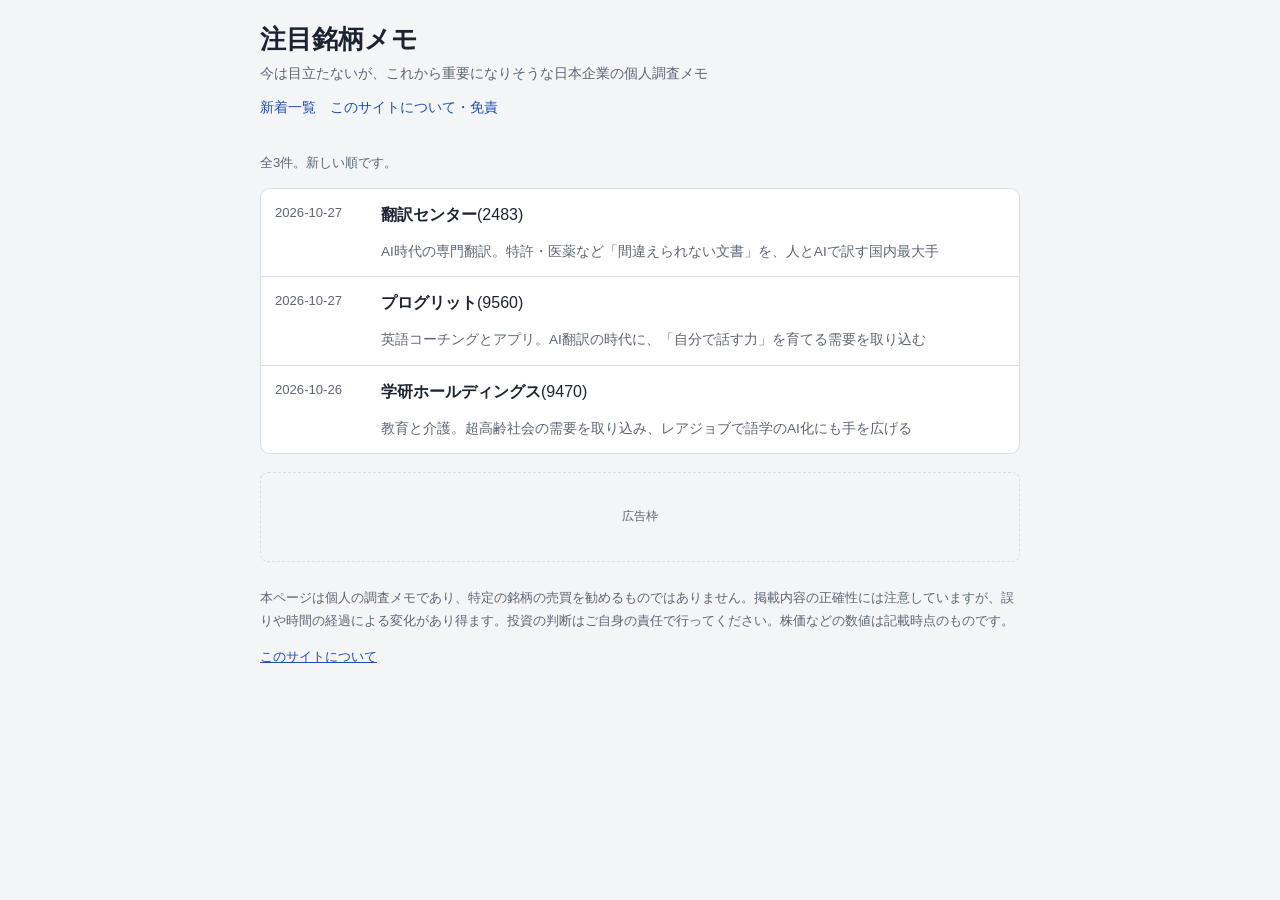
==== docs/index.html @ ca4f81ee "サイトのひな形と初回3記事を追加 Co-Authored-By: Claude Sonnet 5.5 <noreply@anthropic.com> Claude-Session: https://c" ====
<!doctype html><html lang="ja"><head><meta charset="utf-8"><meta name="viewport" content="width=device-width,initial-scale=1">
<title>注目銘柄メモ</title><meta name="description" content="今は目立たないが、これから重要になりそうな日本企業の個人調査メモ">
<link rel="stylesheet" href="style.css"></head><body><div class="wrap">
<header><h1><a href="index.html">注目銘柄メモ</a></h1><p class="tag">今は目立たないが、これから重要になりそうな日本企業の個人調査メモ</p>
<nav class="links"><a href="index.html">新着一覧</a><a href="about.html">このサイトについて・免責</a></nav></header>
<p class="note">全3件。新しい順です。</p><nav class="list"><a href="posts/20261027-2.html"><span class="d">2026-10-27</span><span><b>翻訳センター</b>(2483)</span><span class="t">AI時代の専門翻訳。特許・医薬など「間違えられない文書」を、人とAIで訳す国内最大手</span></a><a href="posts/20261027.html"><span class="d">2026-10-27</span><span><b>プログリット</b>(9560)</span><span class="t">英語コーチングとアプリ。AI翻訳の時代に、「自分で話す力」を育てる需要を取り込む</span></a><a href="posts/20261026.html"><span class="d">2026-10-26</span><span><b>学研ホールディングス</b>(9470)</span><span class="t">教育と介護。超高齢社会の需要を取り込み、レアジョブで語学のAI化にも手を広げる</span></a></nav><aside class="ad" aria-label="広告"><!-- AdSense承認後、ここに広告コードを貼る --><span>広告枠</span></aside>
<footer><p>本ページは個人の調査メモであり、特定の銘柄の売買を勧めるものではありません。掲載内容の正確性には注意していますが、誤りや時間の経過による変化があり得ます。投資の判断はご自身の責任で行ってください。株価などの数値は記載時点のものです。</p><p><a href="about.html">このサイトについて</a></p></footer></div></body></html>
---- docs/style.css ----
:root{--bg:#f4f5f7;--s:#fff;--fg:#1c2330;--mu:#5b6575;--ln:#d9dee6;--ac:#1f4fb4;--acs:#e5ecfa}
@media(prefers-color-scheme:dark){:root{--bg:#0f141c;--s:#171e29;--fg:#e6eaf1;--mu:#9aa4b5;--ln:#2a3342;--ac:#8fb0ff;--acs:#1d2a47}}
*{box-sizing:border-box}body{margin:0;background:var(--bg);color:var(--fg);font:16px/1.8 "Noto Sans JP",-apple-system,"Hiragino Sans",sans-serif;padding:0 16px 48px}
.wrap{max-width:760px;margin:0 auto}header{padding:22px 0 8px}header a{color:inherit;text-decoration:none}
h1{font-size:1.6rem;line-height:1.35;margin:0}.tag{color:var(--mu);font-size:.88rem;margin:4px 0 0}
nav.links{font-size:.85rem;margin:10px 0}nav.links a{color:var(--ac);margin-right:14px}
.list{background:var(--s);border:1px solid var(--ln);border-radius:10px;overflow:hidden}
.list a{display:grid;grid-template-columns:6rem 1fr;gap:10px;padding:12px 14px;border-top:1px solid var(--ln);color:inherit;text-decoration:none}
.list a:first-child{border-top:0}.list a:hover{background:var(--acs)}.list .d{color:var(--mu);font-size:.82rem}.list .t{color:var(--mu);font-size:.85rem;grid-column:2}
article{background:var(--s);border:1px solid var(--ln);border-radius:10px;padding:18px 16px;margin-top:12px}
article h2{font-size:1.4rem;line-height:1.4;margin:0 0 4px}article h3{font-size:1.1rem;margin:22px 0 8px;padding-top:14px;border-top:1px solid var(--ln)}
.theme{color:var(--mu);margin:0 0 12px}.concl{background:var(--acs);border-radius:8px;padding:12px 14px;margin:12px 0}
.stats{display:grid;grid-template-columns:repeat(auto-fit,minmax(7rem,1fr));gap:1px;background:var(--ln);border:1px solid var(--ln);border-radius:8px;overflow:hidden;margin:12px 0}
.stats div{background:var(--s);padding:8px 12px}.stats dt{font-size:.72rem;color:var(--mu);margin:0}.stats dd{margin:0;font-weight:700}
.scroll{overflow-x:auto}table{border-collapse:collapse;width:100%;font-size:.88rem}th,td{border-bottom:1px solid var(--ln);padding:6px 8px;text-align:left;vertical-align:top}th{color:var(--mu);white-space:nowrap}
.note,.src,.disc{font-size:.82rem;color:var(--mu)}.src a{color:var(--ac);overflow-wrap:anywhere}.disc{border-top:1px solid var(--ln);padding-top:12px;margin-top:18px}
.ad{margin:18px 0;min-height:90px;border:1px dashed var(--ln);border-radius:8px;display:flex;align-items:center;justify-content:center;color:var(--mu);font-size:.75rem}
footer{margin-top:24px;font-size:.8rem;color:var(--mu)}footer a{color:var(--ac)}
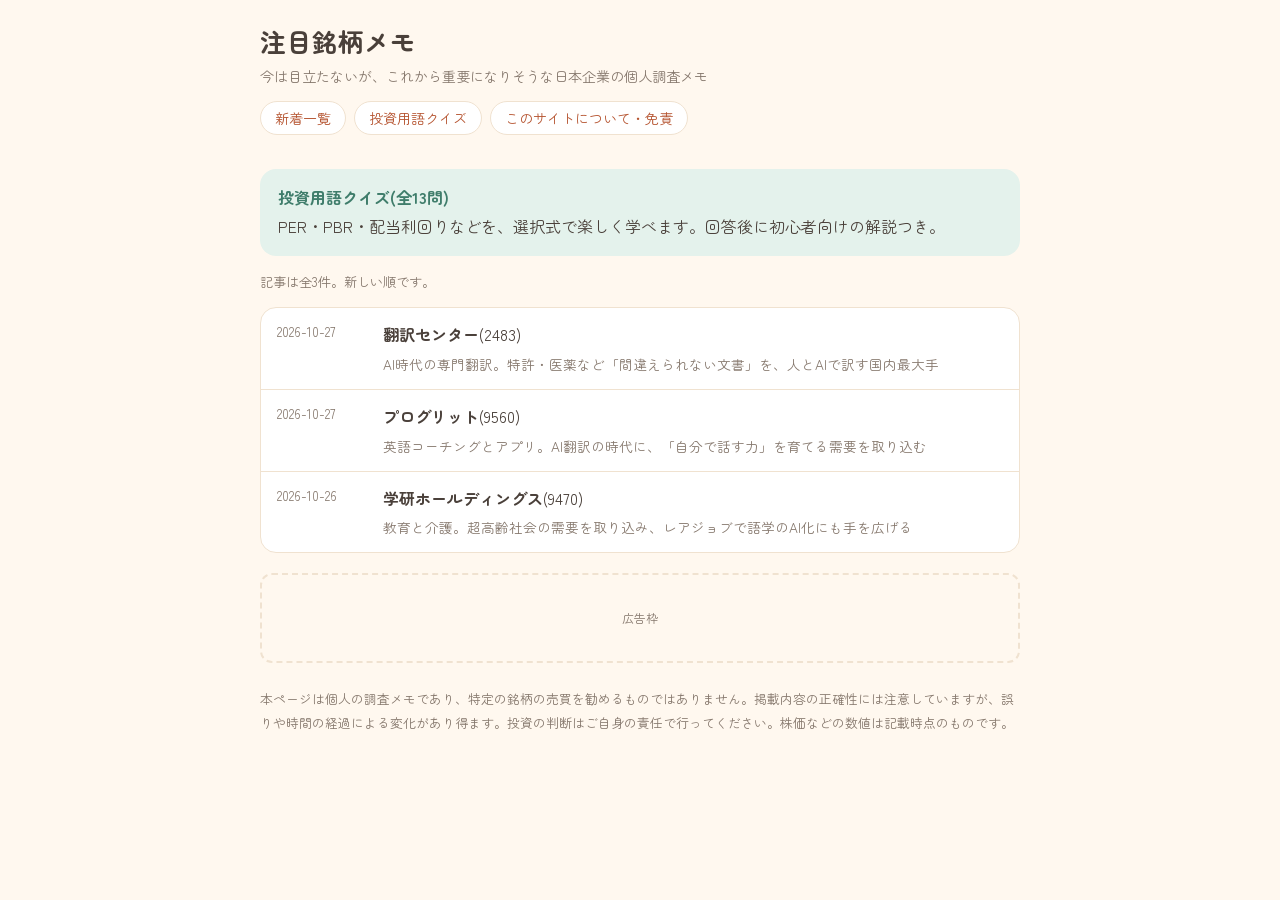
==== commit 9249b76a: "優しい配色に変更、儲けの仕組みの図解・グラフ・投資用語クイズ13問を追加 Co-Authored-By: Claude Sonnet 5.5 <noreply@anthropic.com> Claud" ====
--- a/docs/index.html
+++ b/docs/index.html
@@ -1,7 +1 @@
-<!doctype html><html lang="ja"><head><meta charset="utf-8"><meta name="viewport" content="width=device-width,initial-scale=1">
-<title>注目銘柄メモ</title><meta name="description" content="今は目立たないが、これから重要になりそうな日本企業の個人調査メモ">
-<link rel="stylesheet" href="style.css"></head><body><div class="wrap">
-<header><h1><a href="index.html">注目銘柄メモ</a></h1><p class="tag">今は目立たないが、これから重要になりそうな日本企業の個人調査メモ</p>
-<nav class="links"><a href="index.html">新着一覧</a><a href="about.html">このサイトについて・免責</a></nav></header>
-<p class="note">全3件。新しい順です。</p><nav class="list"><a href="posts/20261027-2.html"><span class="d">2026-10-27</span><span><b>翻訳センター</b>(2483)</span><span class="t">AI時代の専門翻訳。特許・医薬など「間違えられない文書」を、人とAIで訳す国内最大手</span></a><a href="posts/20261027.html"><span class="d">2026-10-27</span><span><b>プログリット</b>(9560)</span><span class="t">英語コーチングとアプリ。AI翻訳の時代に、「自分で話す力」を育てる需要を取り込む</span></a><a href="posts/20261026.html"><span class="d">2026-10-26</span><span><b>学研ホールディングス</b>(9470)</span><span class="t">教育と介護。超高齢社会の需要を取り込み、レアジョブで語学のAI化にも手を広げる</span></a></nav><aside class="ad" aria-label="広告"><!-- AdSense承認後、ここに広告コードを貼る --><span>広告枠</span></aside>
-<footer><p>本ページは個人の調査メモであり、特定の銘柄の売買を勧めるものではありません。掲載内容の正確性には注意していますが、誤りや時間の経過による変化があり得ます。投資の判断はご自身の責任で行ってください。株価などの数値は記載時点のものです。</p><p><a href="about.html">このサイトについて</a></p></footer></div></body></html>+<!doctype html><html lang="ja"><head><meta charset="utf-8"><meta name="viewport" content="width=device-width,initial-scale=1"><title>注目銘柄メモ</title><meta name="description" content="今は目立たないが、これから重要になりそうな日本企業の個人調査メモ"><link rel="preconnect" href="https://fonts.googleapis.com"><link rel="preconnect" href="https://fonts.gstatic.com" crossorigin><link rel="stylesheet" href="https://fonts.googleapis.com/css2?family=Zen+Maru+Gothic:wght@400;500;700&display=swap"><link rel="stylesheet" href="style.css"></head><body><div class="wrap"><header><h1><a href="index.html">注目銘柄メモ</a></h1><p class="tag">今は目立たないが、これから重要になりそうな日本企業の個人調査メモ</p><nav class="links"><a href="index.html">新着一覧</a><a href="quiz/index.html">投資用語クイズ</a><a href="about.html">このサイトについて・免責</a></nav></header><a class="teaser" href="quiz/index.html"><b>投資用語クイズ(全13問)</b><br>PER・PBR・配当利回りなどを、選択式で楽しく学べます。回答後に初心者向けの解説つき。</a><p class="note" style="margin-top:14px">記事は全3件。新しい順です。</p><nav class="list"><a href="posts/20261027-2.html"><span class="d">2026-10-27</span><span><b>翻訳センター</b>(2483)</span><span class="t">AI時代の専門翻訳。特許・医薬など「間違えられない文書」を、人とAIで訳す国内最大手</span></a><a href="posts/20261027.html"><span class="d">2026-10-27</span><span><b>プログリット</b>(9560)</span><span class="t">英語コーチングとアプリ。AI翻訳の時代に、「自分で話す力」を育てる需要を取り込む</span></a><a href="posts/20261026.html"><span class="d">2026-10-26</span><span><b>学研ホールディングス</b>(9470)</span><span class="t">教育と介護。超高齢社会の需要を取り込み、レアジョブで語学のAI化にも手を広げる</span></a></nav><aside class="ad" aria-label="広告"><!-- AdSense承認後、ここに広告コードを貼る --><span>広告枠</span></aside><footer><p>本ページは個人の調査メモであり、特定の銘柄の売買を勧めるものではありません。掲載内容の正確性には注意していますが、誤りや時間の経過による変化があり得ます。投資の判断はご自身の責任で行ってください。株価などの数値は記載時点のものです。</p></footer></div></body></html>
--- a/docs/style.css
+++ b/docs/style.css
@@ -1,18 +1,70 @@
-:root{--bg:#f4f5f7;--s:#fff;--fg:#1c2330;--mu:#5b6575;--ln:#d9dee6;--ac:#1f4fb4;--acs:#e5ecfa}
-@media(prefers-color-scheme:dark){:root{--bg:#0f141c;--s:#171e29;--fg:#e6eaf1;--mu:#9aa4b5;--ln:#2a3342;--ac:#8fb0ff;--acs:#1d2a47}}
-*{box-sizing:border-box}body{margin:0;background:var(--bg);color:var(--fg);font:16px/1.8 "Noto Sans JP",-apple-system,"Hiragino Sans",sans-serif;padding:0 16px 48px}
-.wrap{max-width:760px;margin:0 auto}header{padding:22px 0 8px}header a{color:inherit;text-decoration:none}
-h1{font-size:1.6rem;line-height:1.35;margin:0}.tag{color:var(--mu);font-size:.88rem;margin:4px 0 0}
-nav.links{font-size:.85rem;margin:10px 0}nav.links a{color:var(--ac);margin-right:14px}
-.list{background:var(--s);border:1px solid var(--ln);border-radius:10px;overflow:hidden}
-.list a{display:grid;grid-template-columns:6rem 1fr;gap:10px;padding:12px 14px;border-top:1px solid var(--ln);color:inherit;text-decoration:none}
-.list a:first-child{border-top:0}.list a:hover{background:var(--acs)}.list .d{color:var(--mu);font-size:.82rem}.list .t{color:var(--mu);font-size:.85rem;grid-column:2}
-article{background:var(--s);border:1px solid var(--ln);border-radius:10px;padding:18px 16px;margin-top:12px}
-article h2{font-size:1.4rem;line-height:1.4;margin:0 0 4px}article h3{font-size:1.1rem;margin:22px 0 8px;padding-top:14px;border-top:1px solid var(--ln)}
-.theme{color:var(--mu);margin:0 0 12px}.concl{background:var(--acs);border-radius:8px;padding:12px 14px;margin:12px 0}
-.stats{display:grid;grid-template-columns:repeat(auto-fit,minmax(7rem,1fr));gap:1px;background:var(--ln);border:1px solid var(--ln);border-radius:8px;overflow:hidden;margin:12px 0}
-.stats div{background:var(--s);padding:8px 12px}.stats dt{font-size:.72rem;color:var(--mu);margin:0}.stats dd{margin:0;font-weight:700}
-.scroll{overflow-x:auto}table{border-collapse:collapse;width:100%;font-size:.88rem}th,td{border-bottom:1px solid var(--ln);padding:6px 8px;text-align:left;vertical-align:top}th{color:var(--mu);white-space:nowrap}
-.note,.src,.disc{font-size:.82rem;color:var(--mu)}.src a{color:var(--ac);overflow-wrap:anywhere}.disc{border-top:1px solid var(--ln);padding-top:12px;margin-top:18px}
-.ad{margin:18px 0;min-height:90px;border:1px dashed var(--ln);border-radius:8px;display:flex;align-items:center;justify-content:center;color:var(--mu);font-size:.75rem}
-footer{margin-top:24px;font-size:.8rem;color:var(--mu)}footer a{color:var(--ac)}+
+:root{--bg:#fff8ef;--s:#ffffff;--fg:#4a403a;--mu:#85776c;--ln:#f0e2d0;--ac:#b5532f;--acs:#fde9d6;--gr:#e4f2ec;--gr2:#3f7d6b;--r:16px}
+*{box-sizing:border-box}
+body{margin:0;background:var(--bg);color:var(--fg);font:16px/1.85 "Zen Maru Gothic","Hiragino Maru Gothic ProN","Hiragino Sans","Noto Sans JP",sans-serif;padding:0 16px 48px}
+.wrap{max-width:760px;margin:0 auto}
+header{padding:24px 0 8px}header a{color:inherit;text-decoration:none}
+h1{font-size:1.6rem;line-height:1.35;margin:0;font-weight:700}
+.tag{color:var(--mu);font-size:.88rem;margin:4px 0 0}
+nav.links{font-size:.88rem;margin:12px 0;display:flex;flex-wrap:wrap;gap:8px}
+nav.links a{color:var(--ac);background:var(--s);border:1px solid var(--ln);border-radius:99px;padding:3px 14px;text-decoration:none}
+.list{background:var(--s);border:1px solid var(--ln);border-radius:var(--r);overflow:hidden}
+.list a{display:grid;grid-template-columns:6rem 1fr;gap:2px 10px;padding:12px 16px;border-top:1px solid var(--ln);color:inherit;text-decoration:none}
+.list a:first-child{border-top:0}.list a:hover{background:var(--acs)}
+.list .d{color:var(--mu);font-size:.82rem}.list .t{color:var(--mu);font-size:.85rem;grid-column:2}
+article,.card{background:var(--s);border:1px solid var(--ln);border-radius:var(--r);padding:20px 18px;margin-top:14px}
+article h2{font-size:1.4rem;line-height:1.45;margin:0 0 4px}
+article h3{font-size:1.12rem;margin:26px 0 8px;padding:6px 0 0 12px;border-left:5px solid #f3b79a}
+article h4{font-size:1rem;margin:18px 0 4px;color:var(--gr2)}
+.theme{color:var(--mu);margin:0 0 12px}
+.concl{background:var(--acs);border-radius:12px;padding:12px 16px;margin:14px 0}
+.stats{display:grid;grid-template-columns:repeat(auto-fit,minmax(7rem,1fr));gap:8px;margin:14px 0}
+.stats div{background:var(--gr);border-radius:12px;padding:8px 12px}
+.stats dt{font-size:.72rem;color:var(--gr2);margin:0}.stats dd{margin:0;font-weight:700}
+.scroll{overflow-x:auto;margin:8px 0}
+table{border-collapse:collapse;width:100%;font-size:.88rem}
+th,td{border-bottom:1px solid var(--ln);padding:6px 8px;text-align:left;vertical-align:top}
+th{color:var(--gr2);white-space:nowrap;background:#f7fbf9}
+.note,.src,.disc{font-size:.82rem;color:var(--mu)}
+.src a,footer a{color:var(--ac);overflow-wrap:anywhere}
+.disc{border-top:1px solid var(--ln);padding-top:12px;margin-top:18px}
+.ad{margin:20px 0;min-height:90px;border:2px dashed var(--ln);border-radius:12px;display:flex;align-items:center;justify-content:center;color:var(--mu);font-size:.75rem}
+footer{margin-top:24px;font-size:.8rem;color:var(--mu)}
+.flow{margin:14px 0;padding:14px;background:#fffdf9;border:1px solid var(--ln);border-radius:var(--r)}
+.flow figcaption{font-weight:700;color:var(--gr2);margin-bottom:10px}
+.steps{display:flex;flex-direction:column;align-items:stretch;gap:6px}
+.box{background:var(--gr);border-radius:14px;padding:10px 14px;flex:1 1 0;min-width:0}
+.box b{display:block;font-size:.95rem}.box span{display:block;font-size:.84rem;color:var(--fg);line-height:1.6}
+.arrow{display:flex;align-items:center;justify-content:center;gap:8px;color:var(--ac);font-size:.78rem;line-height:1.4;text-align:center}
+.arrow .ar::before{content:"\2193";font-size:1.4rem}
+.arrow em{font-style:normal;max-width:17em}
+.fnote{font-size:.82rem;color:var(--mu);margin:10px 0 0}
+@media(min-width:680px){.steps{flex-direction:row;align-items:center}.arrow{flex-direction:column;flex:0 0 6.5em}.arrow em{max-width:none}.box:nth-child(3){flex:1.5 1 0}.arrow .ar::before{content:"\2192"}}
+.charts{display:grid;grid-template-columns:repeat(auto-fit,minmax(15rem,1fr));gap:12px;margin:12px 0}
+.chart{background:#fffdf9;border:1px solid var(--ln);border-radius:var(--r);padding:10px 12px}
+.chart h5{margin:0 0 4px;font-size:.88rem;color:var(--gr2)}
+.chart svg{width:100%;height:auto;display:block}
+.legend{font-size:.78rem;color:var(--mu);display:flex;gap:12px;flex-wrap:wrap;margin-bottom:2px}
+.legend i{display:inline-block;width:.8em;height:.8em;border-radius:3px;margin-right:4px;vertical-align:-1px}
+.hbar{display:flex;flex-direction:column;gap:6px;margin-top:6px}
+.hbar .row{display:grid;grid-template-columns:10.5em 1fr 3.8em;gap:8px;align-items:center;font-size:.82rem}
+.hbar .bar{background:var(--ln);border-radius:99px;height:14px;overflow:hidden}
+.hbar .bar i{display:block;height:100%;background:#ef9a78;border-radius:99px}
+.hbar .v{text-align:right;font-variant-numeric:tabular-nums}
+.chart .cnote{font-size:.74rem;color:var(--mu);margin:4px 0 0}
+.q{font-size:1.08rem;font-weight:700;margin:6px 0 14px}
+.choices{display:flex;flex-direction:column;gap:10px}
+.choice{all:unset;box-sizing:border-box;cursor:pointer;display:flex;gap:12px;align-items:center;background:#fffdf9;border:2px solid var(--ln);border-radius:14px;padding:12px 14px;line-height:1.5}
+.choice:hover:not(:disabled){background:var(--acs);border-color:#f3b79a}
+.choice:focus-visible{outline:3px solid var(--gr2);outline-offset:2px}
+.choice .mk{flex:0 0 2em;height:2em;border-radius:50%;background:var(--acs);color:var(--ac);display:flex;align-items:center;justify-content:center;font-weight:700;font-size:.9rem}
+.choice.right{background:var(--gr);border-color:#7db5a3}.choice.right .mk{background:#7db5a3;color:#fff}
+.choice.wrong{background:#fdecea;border-color:#e8a29a}.choice.wrong .mk{background:#e8a29a;color:#fff}
+.choice:disabled:not(.right):not(.wrong){opacity:.6;cursor:default}
+.result{font-weight:700;font-size:1.1rem;margin:14px 0 4px}
+.explain{background:var(--gr);border-radius:14px;padding:6px 16px 12px;margin:10px 0}
+.explain .calc{background:#fff;border-radius:10px;padding:8px 12px;font-weight:700}
+.pager{display:flex;justify-content:space-between;gap:10px;margin-top:16px;flex-wrap:wrap}
+.pager a{color:var(--ac);background:var(--s);border:1px solid var(--ln);border-radius:99px;padding:6px 16px;text-decoration:none;font-size:.9rem}
+.teaser{display:block;margin-top:14px;padding:14px 18px;background:var(--gr);border-radius:var(--r);color:var(--fg);text-decoration:none}
+.teaser b{color:var(--gr2)}
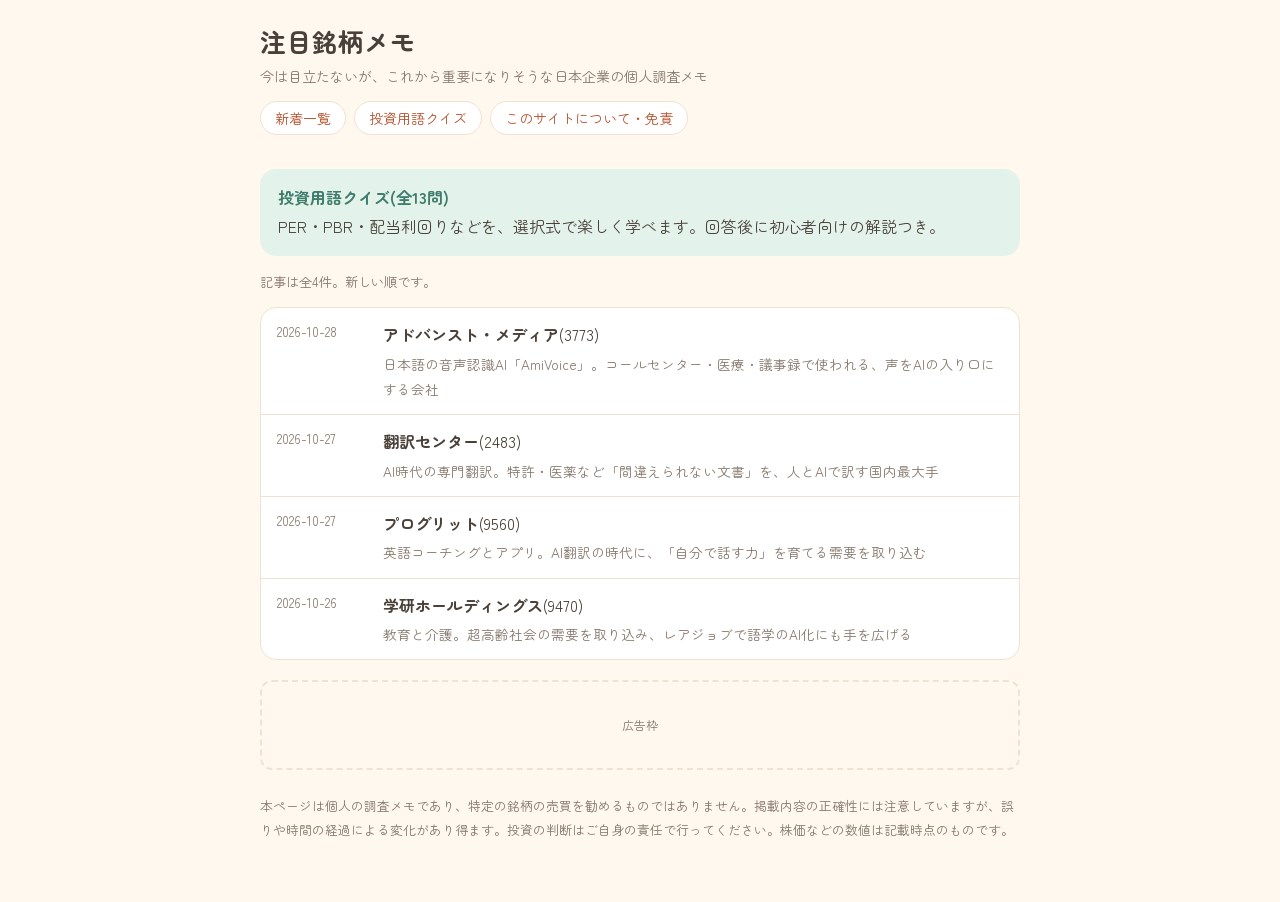
==== commit e538c8bb: "記事追加:アドバンスト・メディア(3773) Co-Authored-By: Claude Sonnet 5.5 <noreply@anthropic.com> Claude-Session: htt" ====
--- a/docs/index.html
+++ b/docs/index.html
@@ -1 +1 @@
-<!doctype html><html lang="ja"><head><meta charset="utf-8"><meta name="viewport" content="width=device-width,initial-scale=1"><title>注目銘柄メモ</title><meta name="description" content="今は目立たないが、これから重要になりそうな日本企業の個人調査メモ"><link rel="preconnect" href="https://fonts.googleapis.com"><link rel="preconnect" href="https://fonts.gstatic.com" crossorigin><link rel="stylesheet" href="https://fonts.googleapis.com/css2?family=Zen+Maru+Gothic:wght@400;500;700&display=swap"><link rel="stylesheet" href="style.css"></head><body><div class="wrap"><header><h1><a href="index.html">注目銘柄メモ</a></h1><p class="tag">今は目立たないが、これから重要になりそうな日本企業の個人調査メモ</p><nav class="links"><a href="index.html">新着一覧</a><a href="quiz/index.html">投資用語クイズ</a><a href="about.html">このサイトについて・免責</a></nav></header><a class="teaser" href="quiz/index.html"><b>投資用語クイズ(全13問)</b><br>PER・PBR・配当利回りなどを、選択式で楽しく学べます。回答後に初心者向けの解説つき。</a><p class="note" style="margin-top:14px">記事は全3件。新しい順です。</p><nav class="list"><a href="posts/20261027-2.html"><span class="d">2026-10-27</span><span><b>翻訳センター</b>(2483)</span><span class="t">AI時代の専門翻訳。特許・医薬など「間違えられない文書」を、人とAIで訳す国内最大手</span></a><a href="posts/20261027.html"><span class="d">2026-10-27</span><span><b>プログリット</b>(9560)</span><span class="t">英語コーチングとアプリ。AI翻訳の時代に、「自分で話す力」を育てる需要を取り込む</span></a><a href="posts/20261026.html"><span class="d">2026-10-26</span><span><b>学研ホールディングス</b>(9470)</span><span class="t">教育と介護。超高齢社会の需要を取り込み、レアジョブで語学のAI化にも手を広げる</span></a></nav><aside class="ad" aria-label="広告"><!-- AdSense承認後、ここに広告コードを貼る --><span>広告枠</span></aside><footer><p>本ページは個人の調査メモであり、特定の銘柄の売買を勧めるものではありません。掲載内容の正確性には注意していますが、誤りや時間の経過による変化があり得ます。投資の判断はご自身の責任で行ってください。株価などの数値は記載時点のものです。</p></footer></div></body></html>+<!doctype html><html lang="ja"><head><meta charset="utf-8"><meta name="viewport" content="width=device-width,initial-scale=1"><title>注目銘柄メモ</title><meta name="description" content="今は目立たないが、これから重要になりそうな日本企業の個人調査メモ"><link rel="preconnect" href="https://fonts.googleapis.com"><link rel="preconnect" href="https://fonts.gstatic.com" crossorigin><link rel="stylesheet" href="https://fonts.googleapis.com/css2?family=Zen+Maru+Gothic:wght@400;500;700&display=swap"><link rel="stylesheet" href="style.css"></head><body><div class="wrap"><header><h1><a href="index.html">注目銘柄メモ</a></h1><p class="tag">今は目立たないが、これから重要になりそうな日本企業の個人調査メモ</p><nav class="links"><a href="index.html">新着一覧</a><a href="quiz/index.html">投資用語クイズ</a><a href="about.html">このサイトについて・免責</a></nav></header><a class="teaser" href="quiz/index.html"><b>投資用語クイズ(全13問)</b><br>PER・PBR・配当利回りなどを、選択式で楽しく学べます。回答後に初心者向けの解説つき。</a><p class="note" style="margin-top:14px">記事は全4件。新しい順です。</p><nav class="list"><a href="posts/20261028.html"><span class="d">2026-10-28</span><span><b>アドバンスト・メディア</b>(3773)</span><span class="t">日本語の音声認識AI「AmiVoice」。コールセンター・医療・議事録で使われる、声をAIの入り口にする会社</span></a><a href="posts/20261027-2.html"><span class="d">2026-10-27</span><span><b>翻訳センター</b>(2483)</span><span class="t">AI時代の専門翻訳。特許・医薬など「間違えられない文書」を、人とAIで訳す国内最大手</span></a><a href="posts/20261027.html"><span class="d">2026-10-27</span><span><b>プログリット</b>(9560)</span><span class="t">英語コーチングとアプリ。AI翻訳の時代に、「自分で話す力」を育てる需要を取り込む</span></a><a href="posts/20261026.html"><span class="d">2026-10-26</span><span><b>学研ホールディングス</b>(9470)</span><span class="t">教育と介護。超高齢社会の需要を取り込み、レアジョブで語学のAI化にも手を広げる</span></a></nav><aside class="ad" aria-label="広告"><!-- AdSense承認後、ここに広告コードを貼る --><span>広告枠</span></aside><footer><p>本ページは個人の調査メモであり、特定の銘柄の売買を勧めるものではありません。掲載内容の正確性には注意していますが、誤りや時間の経過による変化があり得ます。投資の判断はご自身の責任で行ってください。株価などの数値は記載時点のものです。</p></footer></div></body></html>
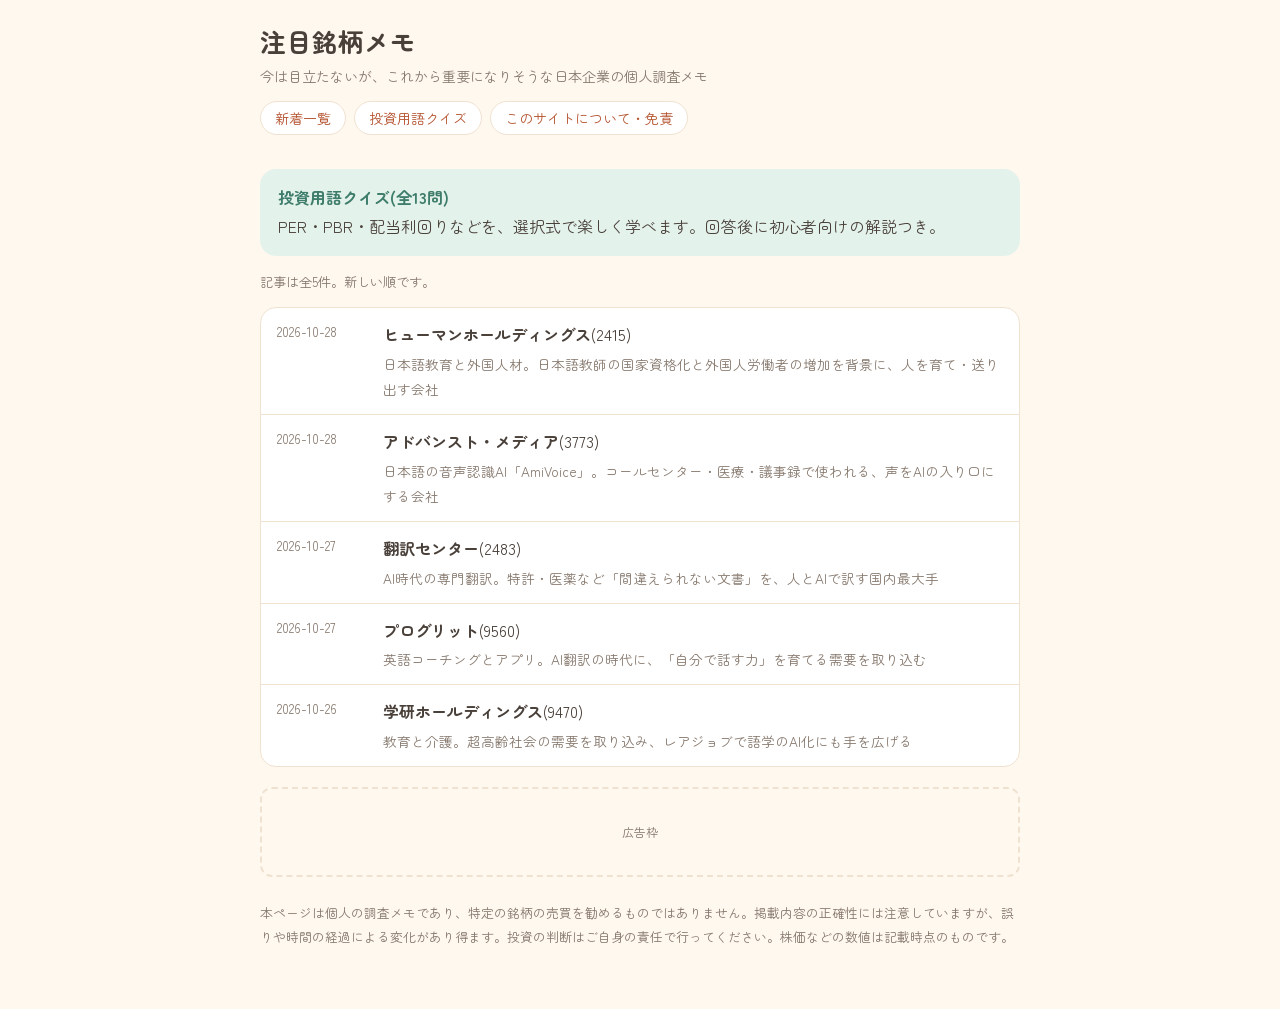
==== commit 9d24209a: "記事追加:ヒューマンホールディングス(2415) Co-Authored-By: Claude Sonnet 5.5 <noreply@anthropic.com> Claude-Session: h" ====
--- a/docs/index.html
+++ b/docs/index.html
@@ -1 +1 @@
-<!doctype html><html lang="ja"><head><meta charset="utf-8"><meta name="viewport" content="width=device-width,initial-scale=1"><title>注目銘柄メモ</title><meta name="description" content="今は目立たないが、これから重要になりそうな日本企業の個人調査メモ"><link rel="preconnect" href="https://fonts.googleapis.com"><link rel="preconnect" href="https://fonts.gstatic.com" crossorigin><link rel="stylesheet" href="https://fonts.googleapis.com/css2?family=Zen+Maru+Gothic:wght@400;500;700&display=swap"><link rel="stylesheet" href="style.css"></head><body><div class="wrap"><header><h1><a href="index.html">注目銘柄メモ</a></h1><p class="tag">今は目立たないが、これから重要になりそうな日本企業の個人調査メモ</p><nav class="links"><a href="index.html">新着一覧</a><a href="quiz/index.html">投資用語クイズ</a><a href="about.html">このサイトについて・免責</a></nav></header><a class="teaser" href="quiz/index.html"><b>投資用語クイズ(全13問)</b><br>PER・PBR・配当利回りなどを、選択式で楽しく学べます。回答後に初心者向けの解説つき。</a><p class="note" style="margin-top:14px">記事は全4件。新しい順です。</p><nav class="list"><a href="posts/20261028.html"><span class="d">2026-10-28</span><span><b>アドバンスト・メディア</b>(3773)</span><span class="t">日本語の音声認識AI「AmiVoice」。コールセンター・医療・議事録で使われる、声をAIの入り口にする会社</span></a><a href="posts/20261027-2.html"><span class="d">2026-10-27</span><span><b>翻訳センター</b>(2483)</span><span class="t">AI時代の専門翻訳。特許・医薬など「間違えられない文書」を、人とAIで訳す国内最大手</span></a><a href="posts/20261027.html"><span class="d">2026-10-27</span><span><b>プログリット</b>(9560)</span><span class="t">英語コーチングとアプリ。AI翻訳の時代に、「自分で話す力」を育てる需要を取り込む</span></a><a href="posts/20261026.html"><span class="d">2026-10-26</span><span><b>学研ホールディングス</b>(9470)</span><span class="t">教育と介護。超高齢社会の需要を取り込み、レアジョブで語学のAI化にも手を広げる</span></a></nav><aside class="ad" aria-label="広告"><!-- AdSense承認後、ここに広告コードを貼る --><span>広告枠</span></aside><footer><p>本ページは個人の調査メモであり、特定の銘柄の売買を勧めるものではありません。掲載内容の正確性には注意していますが、誤りや時間の経過による変化があり得ます。投資の判断はご自身の責任で行ってください。株価などの数値は記載時点のものです。</p></footer></div></body></html>+<!doctype html><html lang="ja"><head><meta charset="utf-8"><meta name="viewport" content="width=device-width,initial-scale=1"><title>注目銘柄メモ</title><meta name="description" content="今は目立たないが、これから重要になりそうな日本企業の個人調査メモ"><link rel="preconnect" href="https://fonts.googleapis.com"><link rel="preconnect" href="https://fonts.gstatic.com" crossorigin><link rel="stylesheet" href="https://fonts.googleapis.com/css2?family=Zen+Maru+Gothic:wght@400;500;700&display=swap"><link rel="stylesheet" href="style.css"></head><body><div class="wrap"><header><h1><a href="index.html">注目銘柄メモ</a></h1><p class="tag">今は目立たないが、これから重要になりそうな日本企業の個人調査メモ</p><nav class="links"><a href="index.html">新着一覧</a><a href="quiz/index.html">投資用語クイズ</a><a href="about.html">このサイトについて・免責</a></nav></header><a class="teaser" href="quiz/index.html"><b>投資用語クイズ(全13問)</b><br>PER・PBR・配当利回りなどを、選択式で楽しく学べます。回答後に初心者向けの解説つき。</a><p class="note" style="margin-top:14px">記事は全5件。新しい順です。</p><nav class="list"><a href="posts/20261028-2.html"><span class="d">2026-10-28</span><span><b>ヒューマンホールディングス</b>(2415)</span><span class="t">日本語教育と外国人材。日本語教師の国家資格化と外国人労働者の増加を背景に、人を育て・送り出す会社</span></a><a href="posts/20261028.html"><span class="d">2026-10-28</span><span><b>アドバンスト・メディア</b>(3773)</span><span class="t">日本語の音声認識AI「AmiVoice」。コールセンター・医療・議事録で使われる、声をAIの入り口にする会社</span></a><a href="posts/20261027-2.html"><span class="d">2026-10-27</span><span><b>翻訳センター</b>(2483)</span><span class="t">AI時代の専門翻訳。特許・医薬など「間違えられない文書」を、人とAIで訳す国内最大手</span></a><a href="posts/20261027.html"><span class="d">2026-10-27</span><span><b>プログリット</b>(9560)</span><span class="t">英語コーチングとアプリ。AI翻訳の時代に、「自分で話す力」を育てる需要を取り込む</span></a><a href="posts/20261026.html"><span class="d">2026-10-26</span><span><b>学研ホールディングス</b>(9470)</span><span class="t">教育と介護。超高齢社会の需要を取り込み、レアジョブで語学のAI化にも手を広げる</span></a></nav><aside class="ad" aria-label="広告"><!-- AdSense承認後、ここに広告コードを貼る --><span>広告枠</span></aside><footer><p>本ページは個人の調査メモであり、特定の銘柄の売買を勧めるものではありません。掲載内容の正確性には注意していますが、誤りや時間の経過による変化があり得ます。投資の判断はご自身の責任で行ってください。株価などの数値は記載時点のものです。</p></footer></div></body></html>
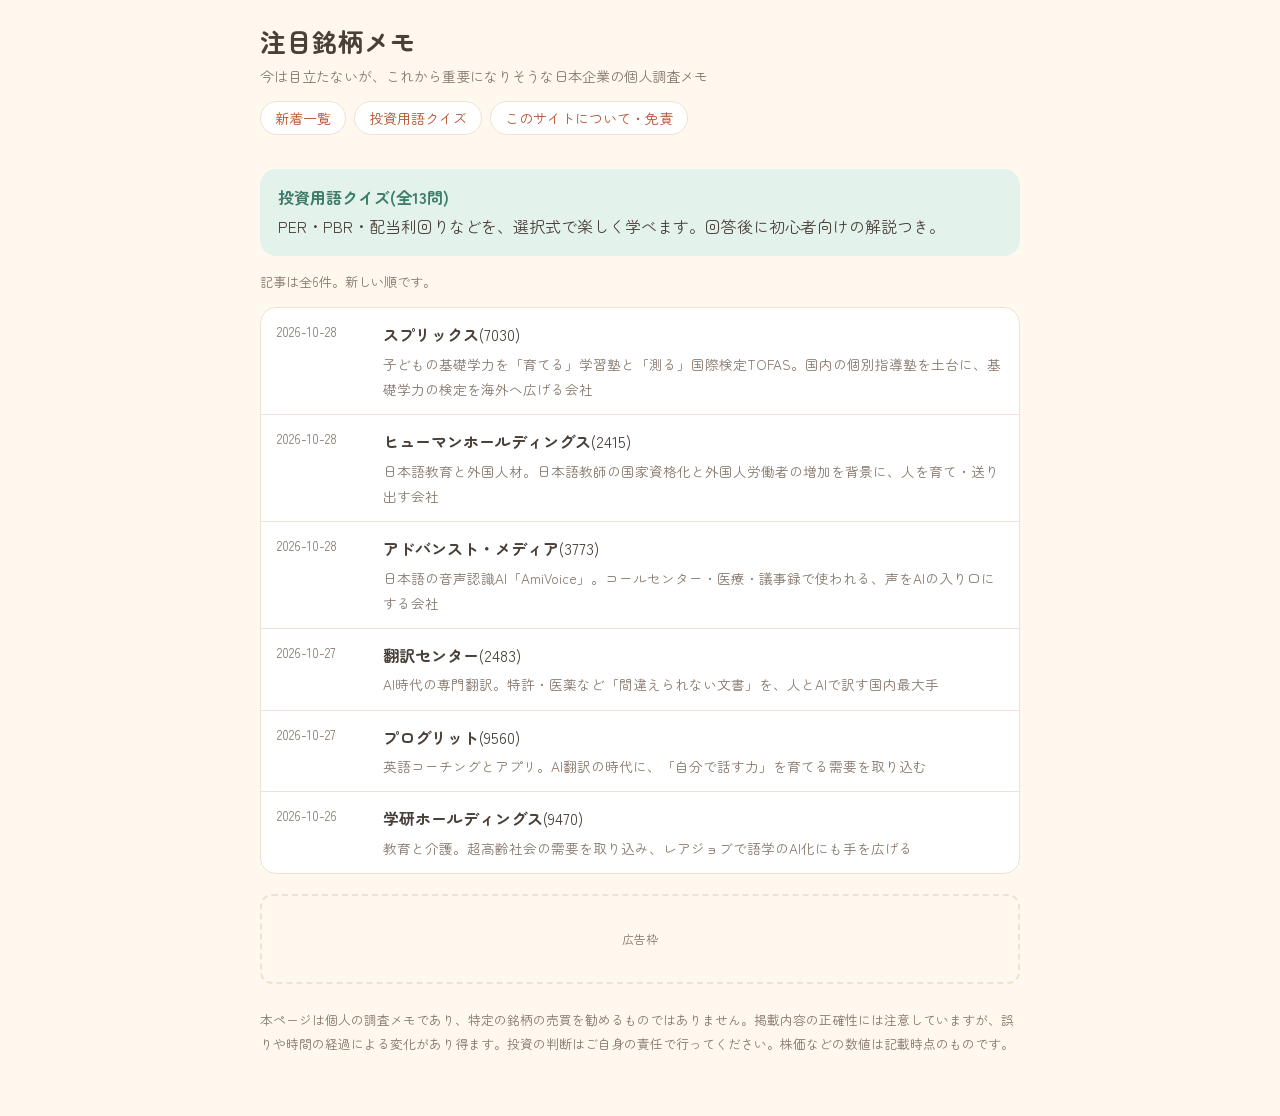
==== commit f7320a4c: "記事追加:スプリックス(7030) Co-Authored-By: Claude Sonnet 5.5 <noreply@anthropic.com> Claude-Session: https://" ====
--- a/docs/index.html
+++ b/docs/index.html
@@ -1 +1 @@
-<!doctype html><html lang="ja"><head><meta charset="utf-8"><meta name="viewport" content="width=device-width,initial-scale=1"><title>注目銘柄メモ</title><meta name="description" content="今は目立たないが、これから重要になりそうな日本企業の個人調査メモ"><link rel="preconnect" href="https://fonts.googleapis.com"><link rel="preconnect" href="https://fonts.gstatic.com" crossorigin><link rel="stylesheet" href="https://fonts.googleapis.com/css2?family=Zen+Maru+Gothic:wght@400;500;700&display=swap"><link rel="stylesheet" href="style.css"></head><body><div class="wrap"><header><h1><a href="index.html">注目銘柄メモ</a></h1><p class="tag">今は目立たないが、これから重要になりそうな日本企業の個人調査メモ</p><nav class="links"><a href="index.html">新着一覧</a><a href="quiz/index.html">投資用語クイズ</a><a href="about.html">このサイトについて・免責</a></nav></header><a class="teaser" href="quiz/index.html"><b>投資用語クイズ(全13問)</b><br>PER・PBR・配当利回りなどを、選択式で楽しく学べます。回答後に初心者向けの解説つき。</a><p class="note" style="margin-top:14px">記事は全5件。新しい順です。</p><nav class="list"><a href="posts/20261028-2.html"><span class="d">2026-10-28</span><span><b>ヒューマンホールディングス</b>(2415)</span><span class="t">日本語教育と外国人材。日本語教師の国家資格化と外国人労働者の増加を背景に、人を育て・送り出す会社</span></a><a href="posts/20261028.html"><span class="d">2026-10-28</span><span><b>アドバンスト・メディア</b>(3773)</span><span class="t">日本語の音声認識AI「AmiVoice」。コールセンター・医療・議事録で使われる、声をAIの入り口にする会社</span></a><a href="posts/20261027-2.html"><span class="d">2026-10-27</span><span><b>翻訳センター</b>(2483)</span><span class="t">AI時代の専門翻訳。特許・医薬など「間違えられない文書」を、人とAIで訳す国内最大手</span></a><a href="posts/20261027.html"><span class="d">2026-10-27</span><span><b>プログリット</b>(9560)</span><span class="t">英語コーチングとアプリ。AI翻訳の時代に、「自分で話す力」を育てる需要を取り込む</span></a><a href="posts/20261026.html"><span class="d">2026-10-26</span><span><b>学研ホールディングス</b>(9470)</span><span class="t">教育と介護。超高齢社会の需要を取り込み、レアジョブで語学のAI化にも手を広げる</span></a></nav><aside class="ad" aria-label="広告"><!-- AdSense承認後、ここに広告コードを貼る --><span>広告枠</span></aside><footer><p>本ページは個人の調査メモであり、特定の銘柄の売買を勧めるものではありません。掲載内容の正確性には注意していますが、誤りや時間の経過による変化があり得ます。投資の判断はご自身の責任で行ってください。株価などの数値は記載時点のものです。</p></footer></div></body></html>+<!doctype html><html lang="ja"><head><meta charset="utf-8"><meta name="viewport" content="width=device-width,initial-scale=1"><title>注目銘柄メモ</title><meta name="description" content="今は目立たないが、これから重要になりそうな日本企業の個人調査メモ"><link rel="preconnect" href="https://fonts.googleapis.com"><link rel="preconnect" href="https://fonts.gstatic.com" crossorigin><link rel="stylesheet" href="https://fonts.googleapis.com/css2?family=Zen+Maru+Gothic:wght@400;500;700&display=swap"><link rel="stylesheet" href="style.css"></head><body><div class="wrap"><header><h1><a href="index.html">注目銘柄メモ</a></h1><p class="tag">今は目立たないが、これから重要になりそうな日本企業の個人調査メモ</p><nav class="links"><a href="index.html">新着一覧</a><a href="quiz/index.html">投資用語クイズ</a><a href="about.html">このサイトについて・免責</a></nav></header><a class="teaser" href="quiz/index.html"><b>投資用語クイズ(全13問)</b><br>PER・PBR・配当利回りなどを、選択式で楽しく学べます。回答後に初心者向けの解説つき。</a><p class="note" style="margin-top:14px">記事は全6件。新しい順です。</p><nav class="list"><a href="posts/20261028-3.html"><span class="d">2026-10-28</span><span><b>スプリックス</b>(7030)</span><span class="t">子どもの基礎学力を「育てる」学習塾と「測る」国際検定TOFAS。国内の個別指導塾を土台に、基礎学力の検定を海外へ広げる会社</span></a><a href="posts/20261028-2.html"><span class="d">2026-10-28</span><span><b>ヒューマンホールディングス</b>(2415)</span><span class="t">日本語教育と外国人材。日本語教師の国家資格化と外国人労働者の増加を背景に、人を育て・送り出す会社</span></a><a href="posts/20261028.html"><span class="d">2026-10-28</span><span><b>アドバンスト・メディア</b>(3773)</span><span class="t">日本語の音声認識AI「AmiVoice」。コールセンター・医療・議事録で使われる、声をAIの入り口にする会社</span></a><a href="posts/20261027-2.html"><span class="d">2026-10-27</span><span><b>翻訳センター</b>(2483)</span><span class="t">AI時代の専門翻訳。特許・医薬など「間違えられない文書」を、人とAIで訳す国内最大手</span></a><a href="posts/20261027.html"><span class="d">2026-10-27</span><span><b>プログリット</b>(9560)</span><span class="t">英語コーチングとアプリ。AI翻訳の時代に、「自分で話す力」を育てる需要を取り込む</span></a><a href="posts/20261026.html"><span class="d">2026-10-26</span><span><b>学研ホールディングス</b>(9470)</span><span class="t">教育と介護。超高齢社会の需要を取り込み、レアジョブで語学のAI化にも手を広げる</span></a></nav><aside class="ad" aria-label="広告"><!-- AdSense承認後、ここに広告コードを貼る --><span>広告枠</span></aside><footer><p>本ページは個人の調査メモであり、特定の銘柄の売買を勧めるものではありません。掲載内容の正確性には注意していますが、誤りや時間の経過による変化があり得ます。投資の判断はご自身の責任で行ってください。株価などの数値は記載時点のものです。</p></footer></div></body></html>
